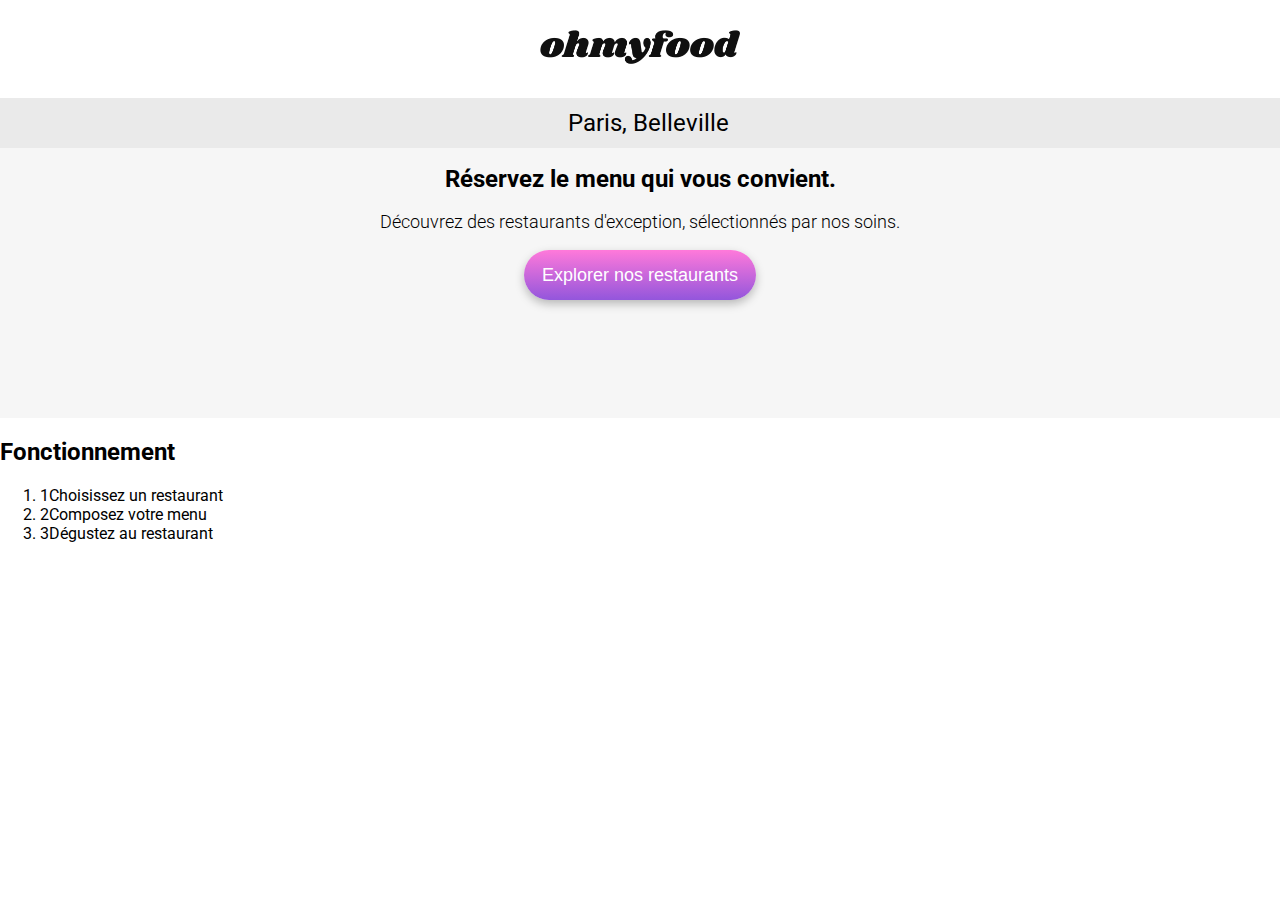
==== index.html @ c26360f2 "Création du header, du menu explorer et du fonctionnement" ====
<!DOCTYPE html>
<html lang="fr">

<head>
    <meta charset="UTF-8">
    <meta name="viewport" content="width=device-width, initial-scale=1.0">
    <title>HoMyFood</title>
    <link rel="preconnect" href="https://fonts.googleapis.com">
    <link rel="preconnect" href="https://fonts.gstatic.com" crossorigin>
    <link href="https://fonts.googleapis.com/css2?family=Roboto&family=Shrikhand&display=swap" rel="stylesheet">
    <link rel="stylesheet" href="https://cdnjs.cloudflare.com/ajax/libs/font-awesome/6.2.1/css/all.min.css"
    integrity="sha512-MV7K8+y+gLIBoVD59lQIYicR65iaqukzvf/nwasF0nqhPay5w/9lJmVM2hMDcnK1OnMGCdVK+iQrJ7lzPJQd1w=="
    crossorigin="anonymous" referrerpolicy="no-referrer">
    <link rel="stylesheet" href="./css/style.css">
</head>

<body>
    <!-- Header -->
    <header class="Logo">
        <img class="Logo_taille" src="/images/logo/ohmyfood.png" alt="Logo du site" >
    </header>

    <!-- Paris, Belleville  -->
    <section class="city">
        <i class="fa-solid fa-location-dot"></i>
        <h2 class="city__h2">Paris, Belleville</h2>
    </section>

    <main>
        <!-- explore  -->
        <section class="explore">
            <h1 class="explore__h1">Réservez le menu qui vous convient.</h1>
            <p class="explore__p">Découvrez des restaurants d'exception, sélectionnés par nos soins.</p>
            <button class="explore__button">Explorer nos restaurants</button>
        </section>

        <!-- Fonctionnement -->

        <section class="fonct">
            <div>
                <h2 class="fonct__h2">Fonctionnement</h2>
                <ol>
                    <li><span class="fonct__num">1</span><i class="fa-solid fa-mobile-screen-button "></i>Choisissez un restaurant</li>
                    <li><span class="fonct__num">2</span><i class="fa-solid fa-list-ul "></i>Composez votre menu</li>
                    <li><span class="fonct__num">3</span><i class="fa-solid fa-store "></i>Dégustez au restaurant</li>
                </ol>
            </div>

        </section>



    </main>
</body>
---- css/style.css ----
* {
  box-sizing: border-box;
}

:root {
  --purple: #9356DC;
  --pink: #FF79DA;
  --cyan: #99E2D0;
  --button-gradient: linear-gradient(0deg, #9356DC 0%, #FF79DA 100%);
}

body {
  margin: 0px;
  display: flex;
  justify-content: center;
  flex-direction: column;
  font-family: "roboto", sans-serif;
  background-color: white;
}

.Logo {
  text-align: center;
  margin: 30px 0px;
}
.Logo_taille {
  width: 200px;
  height: 34px;
}

.city {
  text-align: center;
  display: flex;
  align-items: center;
  justify-content: center;
  gap: 17px;
  background-color: #eaeaea;
  height: 50px;
}
.city__h2 {
  font-weight: 400;
}

.explore {
  text-align: center;
  background-color: #F6F6F6;
  height: 270px;
  margin: auto;
  padding-top: 1px;
}
.explore__h1 {
  font-size: 24px;
}
.explore__p {
  font-weight: 300;
  font-size: 18px;
}
.explore__button {
  min-width: 186px;
  text-align: center;
  color: white;
  font-weight: 500;
  font-size: 18px;
  padding: 13px 18px;
  border-radius: 25px;
  border: none;
  height: 50px;
  background: var(--button-gradient);
  box-shadow: 0px 4px 10px 0px rgba(0, 0, 0, 0.25);
}/*# sourceMappingURL=style.css.map */
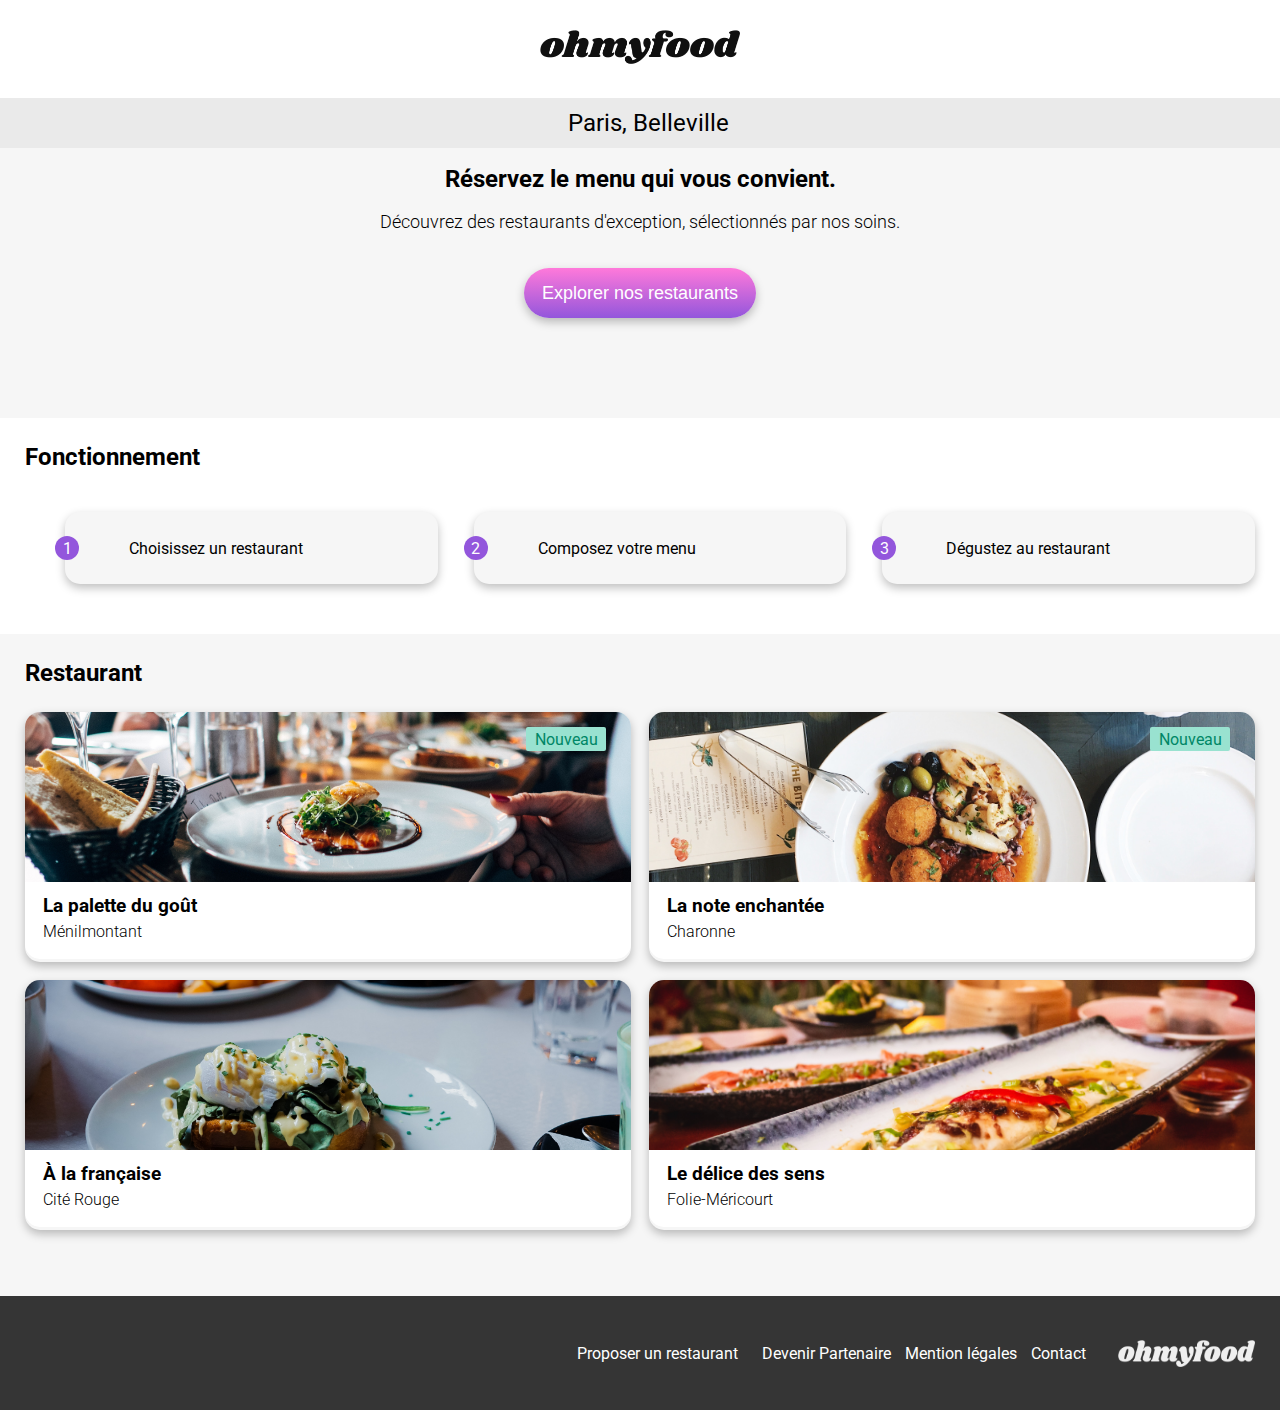
==== commit 00e3add8: "ajout des cards des menus dans le html et de leur css, ainsi que le footer et son css" ====
--- a/index.html
+++ b/index.html
@@ -16,11 +16,13 @@
 
 <body>
     <!-- Header -->
+
     <header class="Logo">
-        <img class="Logo_taille" src="/images/logo/ohmyfood.png" alt="Logo du site" >
+        <img class="Logo_taille" src="./images/logo/ohmyfood.png" alt="Logo du site" >
     </header>
 
     <!-- Paris, Belleville  -->
+
     <section class="city">
         <i class="fa-solid fa-location-dot"></i>
         <h2 class="city__h2">Paris, Belleville</h2>
@@ -28,6 +30,7 @@
 
     <main>
         <!-- explore  -->
+
         <section class="explore">
             <h1 class="explore__h1">Réservez le menu qui vous convient.</h1>
             <p class="explore__p">Découvrez des restaurants d'exception, sélectionnés par nos soins.</p>
@@ -37,18 +40,86 @@
         <!-- Fonctionnement -->
 
         <section class="fonct">
-            <div>
-                <h2 class="fonct__h2">Fonctionnement</h2>
+            <div class="container">
+                <h2 class="title-h2">Fonctionnement</h2>
                 <ol>
                     <li><span class="fonct__num">1</span><i class="fa-solid fa-mobile-screen-button "></i>Choisissez un restaurant</li>
                     <li><span class="fonct__num">2</span><i class="fa-solid fa-list-ul "></i>Composez votre menu</li>
                     <li><span class="fonct__num">3</span><i class="fa-solid fa-store "></i>Dégustez au restaurant</li>
                 </ol>
             </div>
-
         </section>
 
+        <!-- Restaurant -->
 
-
+        <section class="menus">
+            <h2 class="title-h2" id="restaurants">Restaurant</h2>
+            <div class="menus_cards">
+                    <a href="#restaurants" class="card">                    
+                        <img class="card_img" src="./images/restaurants/jay-wennington-N_Y88TWmGwA-unsplash.jpg" alt="menu-1">
+                        <span class="card_nouveau">Nouveau</span>
+                        <div class="card_content">
+                            <div class="card_description">
+                                <h3 class="card_description_titre">La palette du goût</h3>
+                                <p class="card_description_lieu">Ménilmontant</p>
+                            </div>
+                            <div class="card_description_hearth">
+                                <i class="heart-1 fa-regular fa-heart"></i>
+                                <i class="heart-2 fa-solid fa-heart"></i>
+                            </div>
+                        </div>
+                    </a>
+                    <a href="#restaurants" class="card">                    
+                        <img class="card_img" src="./images/restaurants/stil-u2Lp8tXIcjw-unsplash.jpg" alt="menu-2">
+                        <span class="card_nouveau">Nouveau</span>
+                        <div class="card_content">
+                            <div class="card_description">
+                                <h3 class="card_description_titre">La note enchantée</h3>
+                                <p class="card_description_lieu">Charonne</p>
+                            </div>
+                            <div class="card_description_hearth">
+                                <i class="heart-1 fa-regular fa-heart"></i>
+                                <i class="heart-2 fa-solid fa-heart"></i>
+                            </div>
+                        </div>
+                    </a>
+                    <a href="#restaurants" class="card">                    
+                        <img class="card_img" src="./images/restaurants/toa-heftiba-DQKerTsQwi0-unsplash.jpg" alt="menu-3">
+                        <div class="card_content">
+                            <div class="card_description">
+                                <h3 class="card_description_titre">&Agrave; la française</h3>
+                                <p class="card_description_lieu">Cité Rouge</p>
+                            </div>
+                            <div class="card_description_hearth">
+                                <i class="heart-1 fa-regular fa-heart"></i>
+                                <i class="heart-2 fa-solid fa-heart"></i>
+                            </div>
+                        </div>
+                    </a>
+                    <a href="#restaurants" class="card">                    
+                        <img class="card_img" src="./images/restaurants/louis-hansel-shotsoflouis-qNBGVyOCY8Q-unsplash.jpg" alt="menu-4">
+                        <div class="card_content">
+                            <div class="card_description">
+                                <h3 class="card_description_titre">Le délice des sens</h3>
+                                <p class="card_description_lieu">Folie-Méricourt</p>
+                            </div>
+                            <div class="card_description_hearth">
+                                <i class="heart-1 fa-regular fa-heart"></i>
+                                <i class="heart-2 fa-solid fa-heart"></i>
+                            </div>
+                        </div>
+                    </a>
+            </div>
+        </section>
     </main>
+   <!-- Footer -->
+    <footer class="foot">
+        <img class="foot_img" src="./images/logo/ohmyfood.png" alt="logo">
+        <ul class="foot_ul">
+            <li class="foot_ul_li"><a class="foot_ul_li_link" href="#"><i class="fa-solid fa-utensils"></i>Proposer un restaurant</a></li>
+            <li class="foot_ul_li"><a class="foot_ul_li_link" href="#"><i class="fa-solid fa-handshake-angle"></i>Devenir Partenaire</a></li>
+            <li class="foot_ul_li"><a class="foot_ul_li_link" href="#">Mention légales</a></li>
+            <li class="foot_ul_li"><a class="foot_ul_li_link" href="mailto:restaurant.ohmyfood@gmail.com"> Contact</a></li>
+        </ul>
+    </footer>
 </body>--- a/css/style.css
+++ b/css/style.css
@@ -16,6 +16,11 @@
   flex-direction: column;
   font-family: "roboto", sans-serif;
   background-color: white;
+}
+
+.title-h2 {
+  padding: 25px 0;
+  margin: 0;
 }
 
 .Logo {
@@ -66,4 +71,212 @@
   height: 50px;
   background: var(--button-gradient);
   box-shadow: 0px 4px 10px 0px rgba(0, 0, 0, 0.25);
+  cursor: pointer;
+  margin-top: 18px;
+}
+.explore__button:hover {
+  opacity: 0.85;
+  color: #ffffff;
+  box-shadow: 0px 4px 10px 0px rgba(0, 0, 0, 0.5);
+}
+
+.fonct {
+  padding-left: 25px;
+  padding-right: 25px;
+}
+.fonct ol {
+  list-style-type: none;
+  display: flex;
+  gap: 36px;
+}
+@media (max-width: 1024px) {
+  .fonct ol {
+    flex-direction: column;
+    padding: 0px;
+    align-items: center;
+  }
+}
+.fonct li {
+  display: flex;
+  background-color: #F6F6F6;
+  padding: 20px 20px;
+  flex-grow: 1;
+  border-radius: 15px;
+  width: 100%;
+  height: 72px;
+  align-items: center;
+  box-shadow: 0px 4px 10px 0px rgba(0, 0, 0, 0.25);
+}
+.fonct li .fa-solid {
+  color: #7E7E7E;
+  margin-right: 20px;
+}
+.fonct li .fonct__num {
+  background-color: #9356DC;
+  color: white;
+  display: grid;
+  width: 24px;
+  height: 24px;
+  place-items: center;
+  border-radius: 50px;
+  position: relative;
+  left: -30px;
+}
+
+.menus {
+  background-color: #F6F6F6;
+  margin-top: 50px;
+  padding-bottom: 66px;
+  height: 100%;
+  padding-left: 25px;
+  padding-right: 25px;
+}
+.menus .menus_cards {
+  grid-template-columns: 1fr;
+  display: grid;
+  gap: 18px;
+}
+@media (min-width: 1000px) {
+  .menus .menus_cards {
+    display: grid;
+    grid-template-columns: 1fr 1fr;
+    gap: 18px;
+    width: 100%;
+  }
+}
+.menus .menus_cards .card {
+  box-shadow: 0px 4px 10px 0px rgba(0, 0, 0, 0.25);
+  border-radius: 15px;
+  height: 250px;
+  text-decoration: none;
+  color: inherit;
+  position: relative;
+}
+.menus .menus_cards .card_img {
+  border-radius: 15px 15px 0 0;
+  width: 100%;
+  height: 175px;
+  -o-object-fit: cover;
+     object-fit: cover;
+  background-size: cover;
+}
+.menus .menus_cards .card_nouveau {
+  position: absolute;
+  height: 24px;
+  width: 80px;
+  background-color: #99E2D0;
+  display: grid;
+  top: 15px;
+  right: 25px;
+  place-items: center;
+  color: #008766;
+  border-radius: 2px;
+}
+.menus .menus_cards .card_description {
+  position: relative;
+  background-color: white;
+  margin-top: -9px;
+  border-radius: 0 0 15px 15px;
+  height: 77px;
+}
+.menus .menus_cards .card_description .card_description_titre {
+  padding-top: 13px;
+  padding-left: 18px;
+  margin: 0;
+}
+.menus .menus_cards .card_description .card_description_lieu {
+  padding-top: 5px;
+  padding-left: 18px;
+  font-weight: 300;
+  margin: 0;
+}
+.menus .menus_cards .card_description .card_description_hearth {
+  position: relative;
+  font-size: 18px;
+  border-radius: 15px;
+  padding: 15px 13px;
+}
+
+.heart-1 {
+  opacity: 1;
+  position: absolute;
+  z-index: 2;
+  font-size: 25px;
+  width: 25px;
+  height: 25px;
+  top: 175px;
+  right: 12px;
+}
+.heart-1:hover {
+  opacity: 0;
+}
+
+.heart-2 {
+  position: absolute;
+  top: 175px;
+  right: 12px;
+  opacity: 0;
+  z-index: 2;
+  background: linear-gradient(360deg, #FF79DA, #9356DC);
+  background-clip: text;
+  -webkit-background-clip: text;
+  color: transparent;
+  font-size: 25px;
+  width: 25px;
+  height: 25px;
+  transition: all 0.3s linear 0s;
+}
+.heart-2:hover {
+  opacity: 1;
+  transition: all 0.3s linear 0s;
+}
+
+.foot {
+  background-color: #353535;
+  color: white;
+}
+@media (min-width: 1000px) {
+  .foot {
+    display: flex;
+    flex-direction: row-reverse;
+    align-items: center;
+    height: 114px;
+  }
+}
+.foot_img {
+  width: 137px;
+  height: 27px;
+  filter: invert(100%);
+  margin-left: 25px;
+  margin-top: 22px;
+  margin-bottom: 16px;
+}
+@media (min-width: 1000px) {
+  .foot_img {
+    margin: 30px 25px;
+  }
+}
+.foot_ul {
+  list-style-type: none;
+  margin-left: -20px;
+}
+@media (min-width: 1000px) {
+  .foot_ul {
+    display: flex;
+    justify-content: flex-end;
+    flex-direction: row;
+  }
+}
+.foot_ul_li {
+  display: flex;
+  margin: 7px;
+}
+.foot_ul_li i {
+  width: 12px;
+  height: 12px;
+  margin-right: 10px;
+}
+.foot_ul_li_link {
+  text-decoration: none;
+  color: white;
 }/*# sourceMappingURL=style.css.map */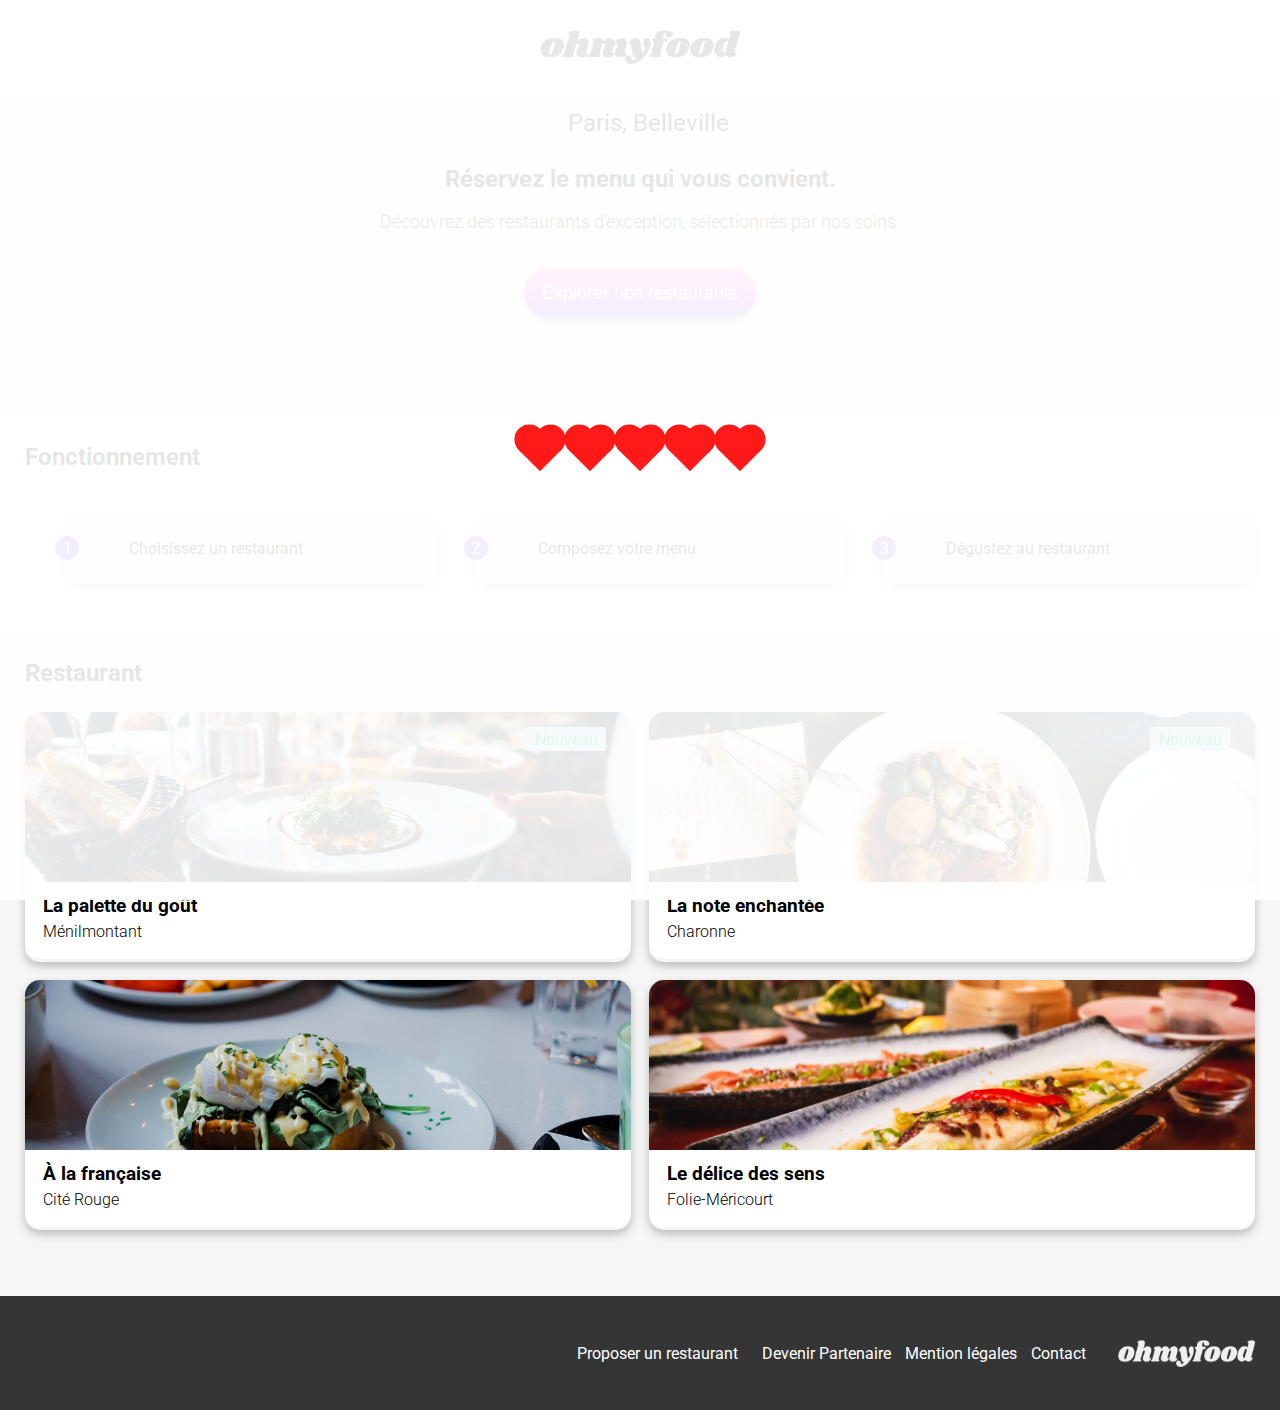
==== commit 8a418058: "ajout d'un loader" ====
--- a/index.html
+++ b/index.html
@@ -4,7 +4,7 @@
 <head>
     <meta charset="UTF-8">
     <meta name="viewport" content="width=device-width, initial-scale=1.0">
-    <title>HoMyFood</title>
+    <title>Ohmyfood</title>
     <link rel="preconnect" href="https://fonts.googleapis.com">
     <link rel="preconnect" href="https://fonts.gstatic.com" crossorigin>
     <link href="https://fonts.googleapis.com/css2?family=Roboto&family=Shrikhand&display=swap" rel="stylesheet">
@@ -15,6 +15,13 @@
 </head>
 
 <body>
+    <div class="loader" >
+        <div class="heart d1"></div>
+        <div class="heart d2"></div>
+        <div class="heart d3"></div>
+        <div class="heart d4"></div>
+        <div class="heart d5"></div>
+      </div>
     <!-- Header -->
 
     <header class="Logo">
@@ -24,7 +31,7 @@
     <!-- Paris, Belleville  -->
 
     <section class="city">
-        <i class="fa-solid fa-location-dot"></i>
+        <i class="fa-solid fa-location-heart"></i>
         <h2 class="city__h2">Paris, Belleville</h2>
     </section>
 
@@ -55,7 +62,7 @@
         <section class="menus">
             <h2 class="title-h2" id="restaurants">Restaurant</h2>
             <div class="menus_cards">
-                    <a href="#restaurants" class="card">                    
+                    <a href="./Restaurants/la_palette_du_gout.html" class="card">                    
                         <img class="card_img" src="./images/restaurants/jay-wennington-N_Y88TWmGwA-unsplash.jpg" alt="menu-1">
                         <span class="card_nouveau">Nouveau</span>
                         <div class="card_content">
@@ -69,7 +76,7 @@
                             </div>
                         </div>
                     </a>
-                    <a href="#restaurants" class="card">                    
+                    <a href="./Restaurants/la_note_enchantee.html" class="card">                    
                         <img class="card_img" src="./images/restaurants/stil-u2Lp8tXIcjw-unsplash.jpg" alt="menu-2">
                         <span class="card_nouveau">Nouveau</span>
                         <div class="card_content">
@@ -83,7 +90,7 @@
                             </div>
                         </div>
                     </a>
-                    <a href="#restaurants" class="card">                    
+                    <a href="./Restaurants/A_la_francaise.html" class="card">                    
                         <img class="card_img" src="./images/restaurants/toa-heftiba-DQKerTsQwi0-unsplash.jpg" alt="menu-3">
                         <div class="card_content">
                             <div class="card_description">
@@ -96,7 +103,7 @@
                             </div>
                         </div>
                     </a>
-                    <a href="#restaurants" class="card">                    
+                    <a href="./Restaurants/le_delice_des_sens.html" class="card">                    
                         <img class="card_img" src="./images/restaurants/louis-hansel-shotsoflouis-qNBGVyOCY8Q-unsplash.jpg" alt="menu-4">
                         <div class="card_content">
                             <div class="card_description">
--- a/css/style.css
+++ b/css/style.css
@@ -228,7 +228,7 @@
 }
 .heart-2:hover {
   opacity: 1;
-  transition: all 0.3s linear 0s;
+  transition: all 0.2s linear 0s;
 }
 
 .foot {
@@ -279,4 +279,300 @@
 .foot_ul_li_link {
   text-decoration: none;
   color: white;
+}
+
+/******* Restaurant *******/
+.menu-arrow {
+  position: absolute;
+  font-size: 20px;
+  left: 40px;
+  top: 40px;
+  color: black;
+  text-decoration: none;
+}
+
+.img_menu {
+  width: 100%;
+  height: 275px;
+  -o-object-fit: cover;
+     object-fit: cover;
+}
+@media (min-width: 1000px) {
+  .img_menu {
+    height: 385px;
+    -o-object-fit: cover;
+       object-fit: cover;
+  }
+}
+
+.section-menu {
+  margin: 24px;
+  position: relative;
+}
+
+.menu1 {
+  font-family: "shrikhand", sans-serif;
+}
+
+.coeurRestaurant {
+  top: 25%;
+}
+@media (min-width: 1000px) {
+  .coeurRestaurant {
+    right: 335px;
+  }
+}
+
+.command {
+  background-color: #F6F6F6;
+  border-radius: 40px 40px 0 0;
+  margin-top: -40px;
+}
+@media (min-width: 1000px) {
+  .command {
+    margin: -40px 193px 0 193px;
+  }
+}
+.command_menus {
+  display: flex;
+  flex-direction: column;
+  margin-left: 10px;
+  gap: 10px;
+}
+.command_entre {
+  width: 100%;
+  display: flex;
+  flex-direction: column;
+  gap: 12px;
+  justify-content: center;
+  padding-bottom: 25px;
+}
+.command_entre_titre {
+  text-transform: uppercase;
+  position: relative;
+  font-size: 18px;
+}
+.command_entre_titre::after {
+  content: "";
+  position: absolute;
+  top: 24px;
+  left: 0;
+  height: 3px;
+  width: 50px;
+  background-color: #99E2D0;
+}
+
+.plats {
+  background-color: #FFFFFF;
+  border-radius: 15px;
+  margin-right: 20px;
+  box-shadow: 0.25rem 0.25rem 1rem rgba(0, 0, 0, 0.1);
+  cursor: pointer;
+  animation: appear 1s;
+}
+
+.command_button {
+  display: flex;
+  justify-content: center;
+  align-items: center;
+  margin-top: 18px;
+  margin-left: 25%;
+  margin-bottom: 40px;
+  min-width: 186px;
+  height: 50px;
+  color: white;
+  font-weight: 500;
+  font-size: 18px;
+  border-radius: 25px;
+  border: none;
+  background: var(--button-gradient);
+  box-shadow: 0px 4px 10px 0px rgba(0, 0, 0, 0.25);
+  cursor: pointer;
+}
+.command_button:hover {
+  opacity: 0.85;
+  color: #ffffff;
+  box-shadow: 0px 4px 10px 0px rgba(0, 0, 0, 0.5);
+}
+
+.menu-item {
+  overflow: hidden;
+  padding: 10px;
+  white-space: nowrap;
+  text-overflow: ellipsis;
+  position: relative;
+  transition: all 1s;
+}
+.menu-item_check {
+  display: flex;
+  width: 0px;
+  align-items: center;
+  justify-content: center;
+  background-color: #99E2D0;
+  position: absolute;
+  top: 0;
+  right: 0;
+  bottom: 0;
+  transition: all 1s;
+  border-radius: 0 15px 15px 0;
+}
+.menu-item_check .check {
+  display: block;
+  font-size: 25px;
+  color: white;
+  transform: rotate(0deg);
+  transition: transform 1s;
+}
+.menu-item:hover {
+  transition: all 1s;
+  padding-right: 57px;
+}
+.menu-item:hover .menu-item_check {
+  width: 57px;
+}
+.menu-item:hover .menu-item_check .Check {
+  transform: rotate(-360deg);
+  transition: transform 1s;
+}
+
+.menu-prix {
+  display: flex;
+}
+
+.prix {
+  margin-left: auto;
+  margin-top: 0;
+  margin-bottom: 0;
+  font-weight: 900;
+  padding-right: 5px;
+}
+
+.long-txt {
+  margin: 0;
+  white-space: nowrap;
+  text-overflow: ellipsis;
+  overflow: hidden;
+}
+
+.delay-0 {
+  animation-delay: 0s;
+}
+
+.delay-1 {
+  animation-delay: 0.1s;
+}
+
+.delay-2 {
+  animation-delay: 0.2s;
+}
+
+.delay-3 {
+  animation-delay: 0.3s;
+}
+
+.delay-4 {
+  animation-delay: 0.4s;
+}
+
+.delay-5 {
+  animation-delay: 0.5s;
+}
+
+.delay-6 {
+  animation-delay: 0.6s;
+}
+
+.delay-7 {
+  animation-delay: 0.7s;
+}
+
+.delay-8 {
+  animation-delay: 0.8s;
+}
+
+.delay-9 {
+  animation-delay: 0.9s;
+}
+
+@keyframes appear {
+  0% {
+    transform: scale(0);
+  }
+  100% {
+    transform: scale(1);
+  }
+}
+.loader {
+  position: fixed;
+  background-color: white;
+  height: 100%;
+  inset: 0;
+  z-index: 100;
+  opacity: 0.9;
+  display: flex;
+  justify-content: center;
+  align-items: center;
+  transition: opacity 1s ease-in-out;
+  animation: disappear 200ms;
+  animation-delay: 3s;
+  animation-fill-mode: forwards;
+  transform-origin: top;
+}
+
+.heart {
+  background-color: red;
+  display: inline-block;
+  height: 30px;
+  margin: 0 10px;
+  position: relative;
+  top: 0;
+  transform: rotate(-45deg);
+  width: 30px;
+  animation: loader infinite 0.3s alternate;
+}
+
+.heart:before,
+.heart:after {
+  content: "";
+  background-color: red;
+  border-radius: 50%;
+  height: 30px;
+  position: absolute;
+  width: 30px;
+}
+
+.heart:before {
+  top: -15px;
+  left: 0;
+}
+
+.heart:after {
+  left: 15px;
+  top: 0;
+}
+
+@keyframes loader {
+  100% {
+    transform: translateY(-30px);
+  }
+}
+@keyframes disappear {
+  to {
+    transform: scale(0);
+  }
+}
+.d2 {
+  animation-delay: 0.05s;
+}
+
+.d3 {
+  animation-delay: 0.1s;
+}
+
+.d4 {
+  animation-delay: 0.15s;
+}
+
+.d5 {
+  animation-delay: 0.2s;
 }/*# sourceMappingURL=style.css.map */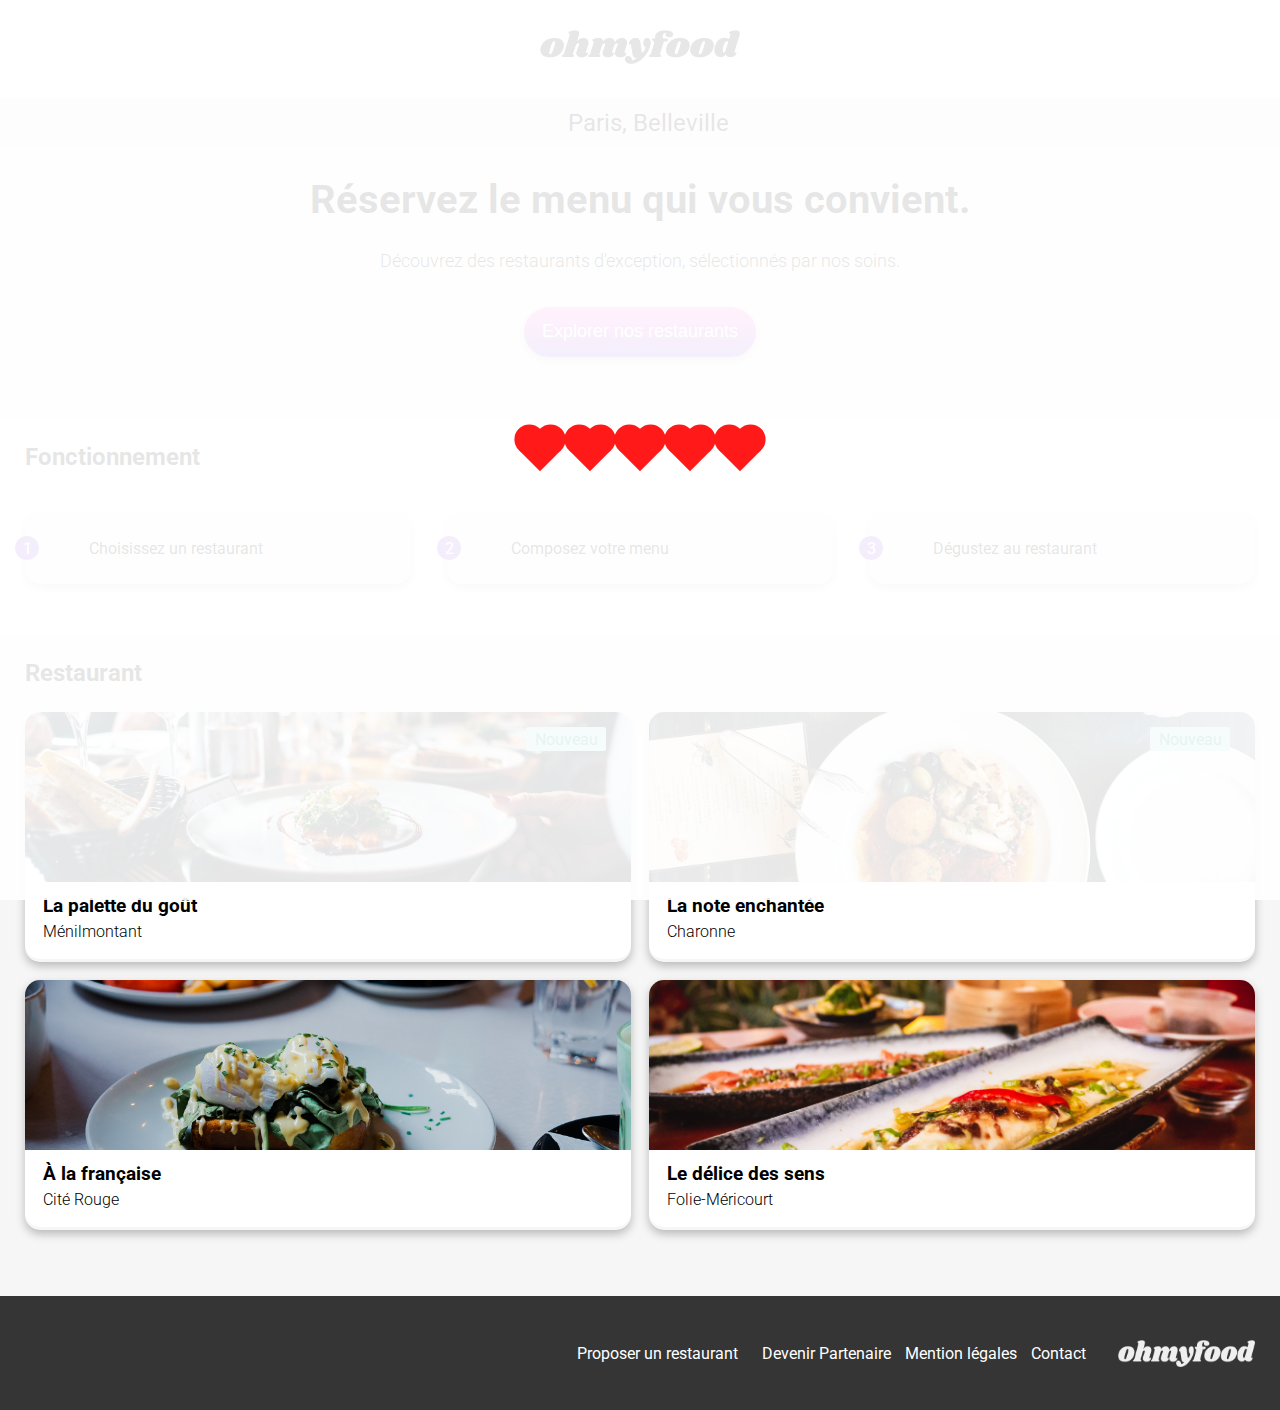
==== commit 711a9cb9: "responsive desktop" ====
--- a/index.html
+++ b/index.html
@@ -60,6 +60,7 @@
         <!-- Restaurant -->
 
         <section class="menus">
+            <div class="container">
             <h2 class="title-h2" id="restaurants">Restaurant</h2>
             <div class="menus_cards">
                     <a href="./Restaurants/la_palette_du_gout.html" class="card">                    
@@ -117,6 +118,7 @@
                         </div>
                     </a>
             </div>
+        </div>
         </section>
     </main>
    <!-- Footer -->
--- a/css/style.css
+++ b/css/style.css
@@ -54,6 +54,11 @@
 }
 .explore__h1 {
   font-size: 24px;
+}
+@media (min-width: 1000px) {
+  .explore__h1 {
+    font-size: 40px;
+  }
 }
 .explore__p {
   font-weight: 300;
@@ -80,6 +85,12 @@
   box-shadow: 0px 4px 10px 0px rgba(0, 0, 0, 0.5);
 }
 
+.container {
+  max-width: 1300px;
+  margin: auto;
+  position: relative;
+}
+
 .fonct {
   padding-left: 25px;
   padding-right: 25px;
@@ -88,8 +99,9 @@
   list-style-type: none;
   display: flex;
   gap: 36px;
-}
-@media (max-width: 1024px) {
+  padding: 0px;
+}
+@media (max-width: 1000px) {
   .fonct ol {
     flex-direction: column;
     padding: 0px;
@@ -311,11 +323,19 @@
 }
 
 .menu1 {
-  font-family: "shrikhand", sans-serif;
+  font-family: "Shrikhand", sans-serif;
+}
+@media (min-width: 1000px) {
+  .menu1 {
+    display: flex;
+    justify-content: center;
+  }
 }
 
 .coeurRestaurant {
-  top: 25%;
+  position: absolute;
+  top: 7px;
+  right: 12px;
 }
 @media (min-width: 1000px) {
   .coeurRestaurant {
@@ -327,10 +347,13 @@
   background-color: #F6F6F6;
   border-radius: 40px 40px 0 0;
   margin-top: -40px;
+  position: relative;
 }
 @media (min-width: 1000px) {
   .command {
-    margin: -40px 193px 0 193px;
+    max-width: 1240px;
+    margin-left: auto;
+    margin-right: auto;
   }
 }
 .command_menus {
@@ -338,6 +361,12 @@
   flex-direction: column;
   margin-left: 10px;
   gap: 10px;
+}
+@media (min-width: 1000px) {
+  .command_menus {
+    width: 1000px;
+    margin: auto;
+  }
 }
 .command_entre {
   width: 100%;
@@ -351,6 +380,13 @@
   text-transform: uppercase;
   position: relative;
   font-size: 18px;
+}
+@media (min-width: 1000px) {
+  .command_entre_titre {
+    width: 635px;
+    margin: auto;
+    margin-bottom: 15px;
+  }
 }
 .command_entre_titre::after {
   content: "";
@@ -360,6 +396,12 @@
   height: 3px;
   width: 50px;
   background-color: #99E2D0;
+}
+.command_entre .card_description-heart {
+  position: relative;
+  font-size: 18px;
+  border-radius: 15px;
+  padding: 15px 13px;
 }
 
 .plats {
@@ -369,6 +411,12 @@
   box-shadow: 0.25rem 0.25rem 1rem rgba(0, 0, 0, 0.1);
   cursor: pointer;
   animation: appear 1s;
+}
+@media (min-width: 1000px) {
+  .plats {
+    width: 635px;
+    margin: auto;
+  }
 }
 
 .command_button {
@@ -389,6 +437,11 @@
   box-shadow: 0px 4px 10px 0px rgba(0, 0, 0, 0.25);
   cursor: pointer;
 }
+@media (min-width: 1000px) {
+  .command_button {
+    margin: 40px auto;
+  }
+}
 .command_button:hover {
   opacity: 0.85;
   color: #ffffff;
